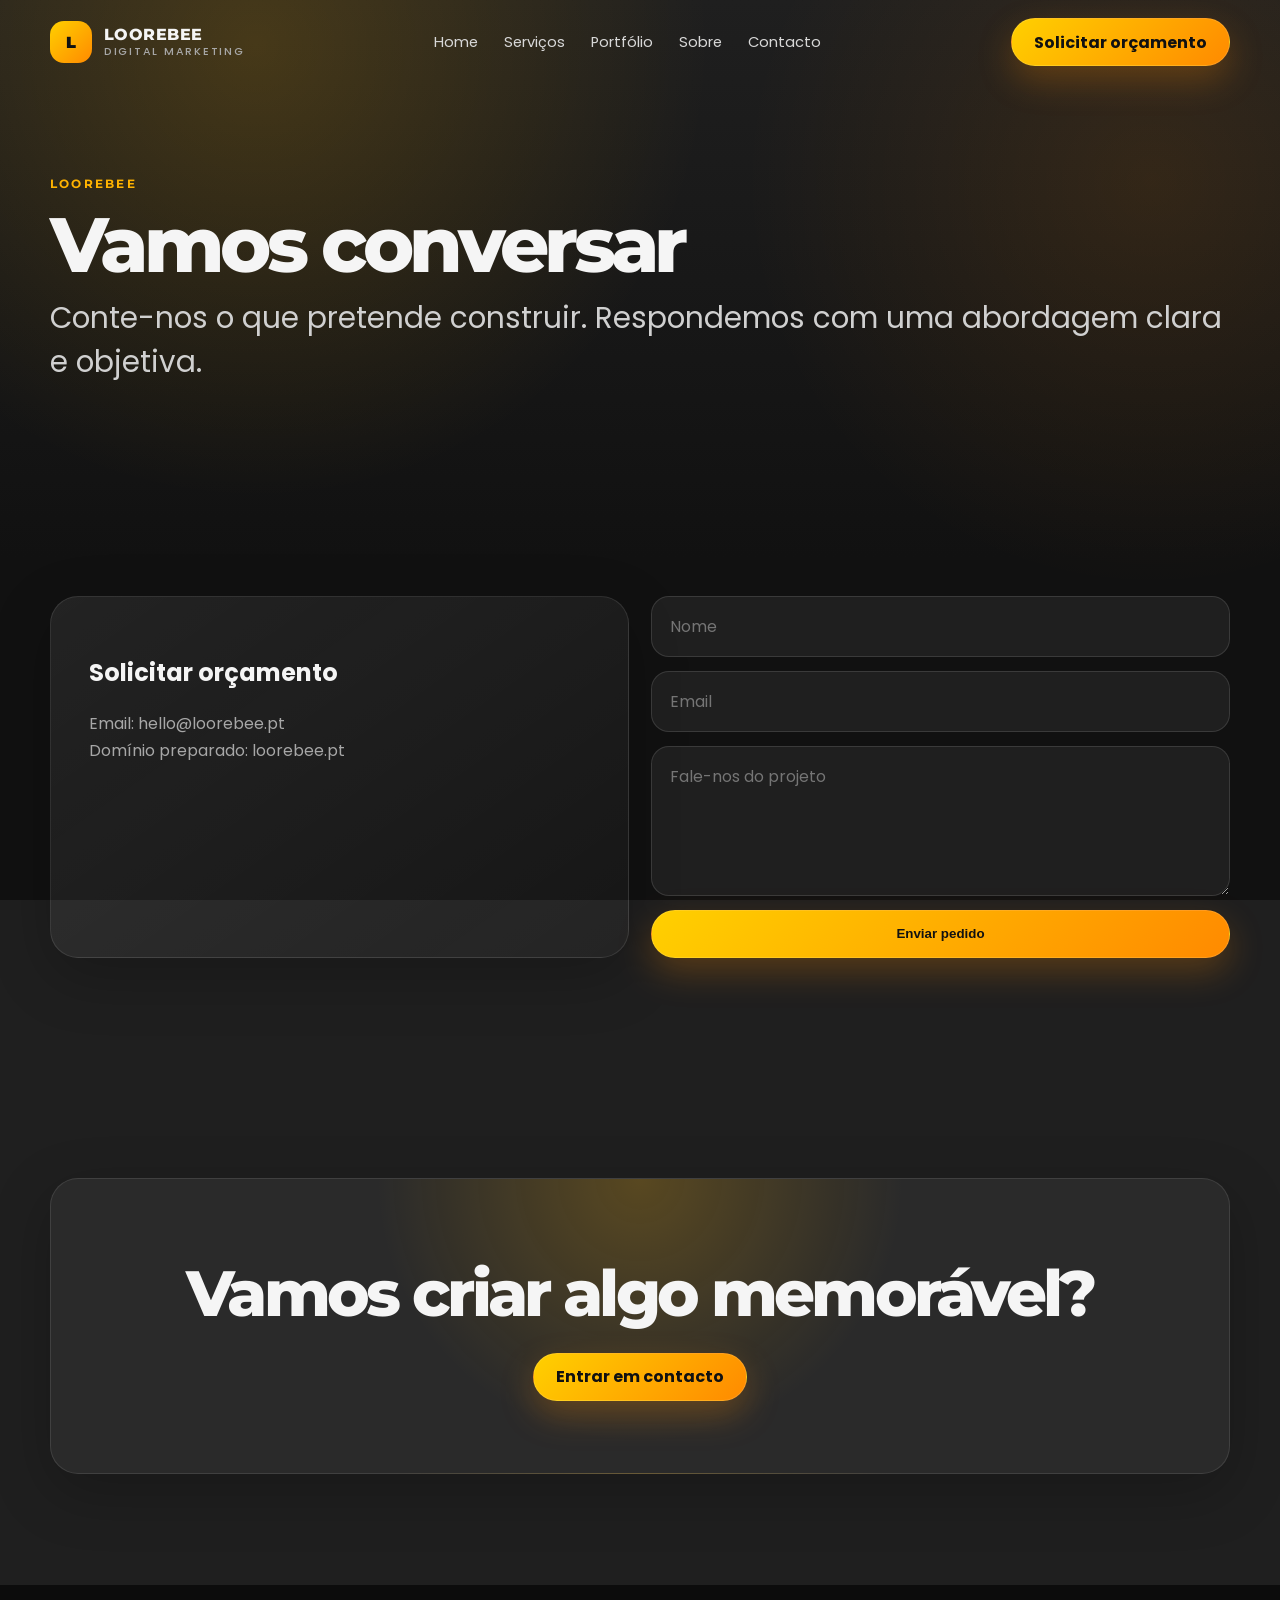
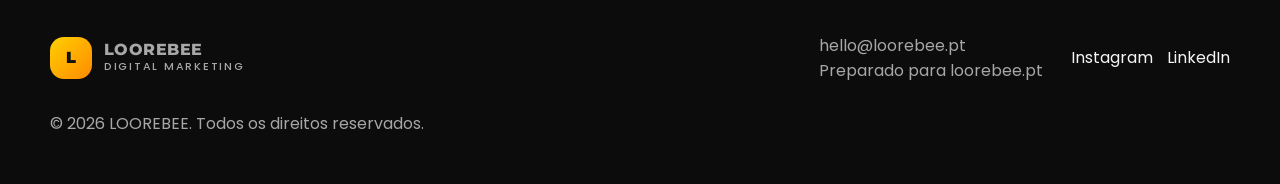
==== contacto.html @ 68d7ddc2 "Add files via upload" ====
<!DOCTYPE html><html lang="pt-PT"><head><meta charset="UTF-8"><meta name="viewport" content="width=device-width, initial-scale=1.0"><title>Contacto — LOOREBEE</title><meta name="description" content="Entre em contacto com a LOOREBEE para solicitar orçamento."><meta name="robots" content="index, follow"><link rel="canonical" href="https://loorebee.pt/"><meta property="og:title" content="Contacto — LOOREBEE"><meta property="og:description" content="Entre em contacto com a LOOREBEE para solicitar orçamento."><meta property="og:type" content="website"><meta property="og:url" content="https://loorebee.pt/"><meta name="theme-color" content="#111111"><link rel="icon" href="assets/favicon.svg" type="image/svg+xml"><link rel="preconnect" href="https://fonts.googleapis.com"><link rel="preconnect" href="https://fonts.gstatic.com" crossorigin><link href="https://fonts.googleapis.com/css2?family=Montserrat:wght@600;700;800;900&family=Poppins:wght@400;500;600;700&display=swap" rel="stylesheet"><link rel="stylesheet" href="css/style.css"><link rel="stylesheet" href="css/animations.css"><link rel="stylesheet" href="css/responsive.css"></head><body><header class="nav"><div class="container nav-inner"><a class="brand" href="index.html" aria-label="LOOREBEE Digital Marketing"><span class="brand-mark">L</span><span>LOOREBEE<small>Digital Marketing</small></span></a><nav class="nav-links" aria-label="Navegação principal"><a href="index.html">Home</a><a href="servicos.html">Serviços</a><a href="portfolio.html">Portfólio</a><a href="sobre.html">Sobre</a><a href="contacto.html">Contacto</a></nav><a class="btn btn-primary" href="contacto.html">Solicitar orçamento</a><button class="menu-toggle" aria-label="Abrir menu" aria-expanded="false">☰</button></div></header><main><section class="page-hero"><div class="container reveal"><span class="eyebrow">LOOREBEE</span><h1>Vamos conversar</h1><p class="hero-sub">Conte-nos o que pretende construir. Respondemos com uma abordagem clara e objetiva.</p></div></section><section class="section"><div class="container"><div class="content-grid"><div class="about-box reveal"><h2>Solicitar orçamento</h2><p>Email: hello@loorebee.pt<br>Domínio preparado: loorebee.pt</p></div><form class="contact-form reveal" data-contact-form><input class="field" required placeholder="Nome"><input class="field" type="email" required placeholder="Email"><textarea class="field" required placeholder="Fale-nos do projeto"></textarea><button class="btn btn-primary" type="submit">Enviar pedido</button></form></div></div></section><section class="section"><div class="container cta-box reveal"><h2>Vamos criar algo memorável?</h2><a class="btn btn-primary" href="contacto.html">Entrar em contacto</a></div></section></main><footer class="footer"><div class="container footer-grid"><a class="brand" href="index.html"><span class="brand-mark">L</span><span>LOOREBEE<small>Digital Marketing</small></span></a><div>hello@loorebee.pt<br>Preparado para loorebee.pt</div><div class="social"><a href="#" aria-label="Instagram">Instagram</a><a href="#" aria-label="LinkedIn">LinkedIn</a></div><div>© <span data-year></span> LOOREBEE. Todos os direitos reservados.</div></div></footer><script src="js/main.js"></script><script src="js/animations.js"></script></body></html>
---- css/style.css ----
:root{--gold:#ffb300;--grad:linear-gradient(135deg,#ffd000 0%,#ff8a00 100%);--text:#f5f5f5;--muted:#a7a7a7;--secondary:#595959;--bg:#1f1f1f;--alt:#111;--line:#3a3a3a;--glass:rgba(255,255,255,.07);--shadow:0 24px 80px rgba(0,0,0,.38);--radius:28px;--max:1180px}*{box-sizing:border-box}html{scroll-behavior:smooth}body{margin:0;font-family:Poppins,system-ui,sans-serif;background:var(--bg);color:var(--text);overflow-x:hidden}body::before{content:"";position:fixed;inset:0;background:radial-gradient(circle at 20% 5%,rgba(255,179,0,.18),transparent 34%),radial-gradient(circle at 90% 20%,rgba(255,138,0,.11),transparent 30%),linear-gradient(180deg,#1f1f1f,#111 62%);z-index:-3}a{color:inherit;text-decoration:none}img{max-width:100%;display:block}.container{width:min(100% - 40px,var(--max));margin-inline:auto}.section{padding:110px 0;position:relative}.eyebrow{color:var(--gold);font:700 .78rem Montserrat,sans-serif;letter-spacing:.18em;text-transform:uppercase}.gradient-text{background:var(--grad);-webkit-background-clip:text;background-clip:text;color:transparent}.nav{position:fixed;top:0;left:0;width:100%;z-index:50;padding:18px 0;transition:.35s}.nav.is-scrolled{padding:10px 0;background:rgba(17,17,17,.74);backdrop-filter:blur(18px);border-bottom:1px solid rgba(255,255,255,.08)}.nav-inner{display:flex;align-items:center;justify-content:space-between;gap:24px}.brand{display:flex;align-items:center;gap:12px;font-family:Montserrat,sans-serif;font-weight:800;letter-spacing:.03em}.brand-mark{width:42px;height:42px;border-radius:14px;background:var(--grad);display:grid;place-items:center;color:#111;font-weight:900}.brand small{display:block;color:var(--muted);font:500 .68rem Poppins,sans-serif;letter-spacing:.16em;text-transform:uppercase}.nav-links{display:flex;gap:26px;align-items:center;color:#d8d8d8;font-size:.92rem}.nav-links a{position:relative}.nav-links a::after{content:"";position:absolute;left:0;bottom:-8px;width:0;height:2px;background:var(--grad);transition:.3s}.nav-links a:hover::after,.nav-links a.active::after{width:100%}.menu-toggle{display:none;background:none;border:0;color:var(--text);font-size:1.6rem}.btn{display:inline-flex;align-items:center;justify-content:center;gap:10px;min-height:48px;padding:0 22px;border-radius:999px;border:1px solid rgba(255,255,255,.12);font-weight:700;transition:.3s;cursor:pointer}.btn-primary{background:var(--grad);color:#111;box-shadow:0 14px 34px rgba(255,138,0,.25)}.btn-primary:hover{transform:translateY(-3px);box-shadow:0 20px 44px rgba(255,138,0,.32)}.btn-ghost{background:rgba(255,255,255,.05);backdrop-filter:blur(12px)}.btn-ghost:hover{border-color:rgba(255,179,0,.55);color:var(--gold);transform:translateY(-3px)}.hero{min-height:100svh;display:grid;align-items:center;padding:140px 0 90px;overflow:hidden}.hero-grid{display:grid;grid-template-columns:1.08fr .92fr;gap:60px;align-items:center}.hero h1{font:800 clamp(3.1rem,7vw,7.5rem)/.92 Montserrat,sans-serif;margin:20px 0 24px;letter-spacing:-.07em}.hero-sub{font-size:clamp(1.25rem,2.3vw,2.1rem);color:#d0d0d0;margin:0 0 32px}.hero-actions{display:flex;gap:14px;flex-wrap:wrap}.hero-card{position:relative;min-height:520px;border:1px solid rgba(255,255,255,.12);border-radius:42px;background:linear-gradient(145deg,rgba(255,255,255,.1),rgba(255,255,255,.03));box-shadow:var(--shadow);backdrop-filter:blur(18px);overflow:hidden}.orb{position:absolute;border-radius:999px;filter:blur(2px);background:var(--grad);opacity:.88}.orb.one{width:260px;height:260px;right:46px;top:48px}.orb.two{width:150px;height:150px;left:42px;bottom:70px;opacity:.55}.panel{position:absolute;inset:auto 34px 34px 34px;padding:28px;border-radius:26px;background:rgba(17,17,17,.62);border:1px solid rgba(255,255,255,.12);backdrop-filter:blur(18px)}.metric{display:flex;justify-content:space-between;padding:15px 0;border-bottom:1px solid rgba(255,255,255,.08)}.metric:last-child{border-bottom:0}.metric strong{font-size:1.65rem}.section-head{display:flex;justify-content:space-between;gap:30px;align-items:end;margin-bottom:42px}.section-head h2{font:800 clamp(2rem,4vw,4.1rem)/1 Montserrat,sans-serif;margin:.4rem 0 0;letter-spacing:-.05em}.section-head p{max-width:460px;color:var(--muted)}.cards{display:grid;grid-template-columns:repeat(4,1fr);gap:18px}.card,.project,.about-box,.cta-box{border:1px solid rgba(255,255,255,.1);background:linear-gradient(145deg,rgba(255,255,255,.08),rgba(255,255,255,.025));border-radius:var(--radius);box-shadow:0 18px 60px rgba(0,0,0,.22)}.card{padding:28px;min-height:255px;transition:.35s}.card:hover{transform:translateY(-8px);border-color:rgba(255,179,0,.45);background:linear-gradient(145deg,rgba(255,179,0,.14),rgba(255,255,255,.035))}.icon{width:54px;height:54px;border-radius:18px;background:rgba(255,179,0,.12);display:grid;place-items:center;margin-bottom:34px}.card h3,.project h3{font-family:Montserrat,sans-serif}.card p,.project p,.about-box p{color:var(--muted);line-height:1.7}.portfolio-grid{display:grid;grid-template-columns:1.2fr .8fr;gap:20px}.project{position:relative;min-height:360px;padding:32px;overflow:hidden;display:flex;flex-direction:column;justify-content:end}.project::before{content:"";position:absolute;inset:0;background:radial-gradient(circle at 70% 20%,rgba(255,179,0,.34),transparent 32%),linear-gradient(145deg,rgba(255,255,255,.08),rgba(255,255,255,.02));transition:.35s}.project>*{position:relative}.project:hover::before{transform:scale(1.08)}.project.tall{grid-row:span 2;min-height:740px}.process{display:grid;grid-template-columns:repeat(3,1fr);gap:26px;counter-reset:step}.step{position:relative;padding-top:34px}.step::before{counter-increment:step;content:"0" counter(step);display:block;font:800 4rem Montserrat,sans-serif;color:transparent;-webkit-text-stroke:1px rgba(255,179,0,.55)}.step::after{content:"";position:absolute;top:72px;left:110px;width:calc(100% - 80px);height:1px;background:linear-gradient(90deg,#ffb300,transparent)}.step:last-child::after{display:none}.about-grid{display:grid;grid-template-columns:.8fr 1.2fr;gap:28px;align-items:stretch}.about-box{padding:38px}.about-stat{display:grid;gap:14px}.stat{padding:26px;border-radius:24px;background:#151515;border:1px solid rgba(255,255,255,.08)}.stat strong{display:block;font:800 2.3rem Montserrat,sans-serif}.cta-box{text-align:center;padding:72px 24px;background:radial-gradient(circle at 50% 0,rgba(255,179,0,.22),transparent 40%),rgba(255,255,255,.05)}.cta-box h2{font:800 clamp(2.4rem,5vw,5rem)/1 Montserrat,sans-serif;margin:10px 0 28px;letter-spacing:-.06em}.footer{padding:48px 0;background:#0c0c0c;border-top:1px solid rgba(255,255,255,.08)}.footer-grid{display:grid;grid-template-columns:1fr auto auto;gap:28px;align-items:center;color:var(--muted)}.social{display:flex;gap:14px}.social a{color:#f5f5f5}.page-hero{padding:170px 0 70px}.page-hero h1{font:800 clamp(2.8rem,6vw,6.2rem)/.95 Montserrat,sans-serif;letter-spacing:-.06em;margin:14px 0}.content-grid{display:grid;grid-template-columns:repeat(2,1fr);gap:22px}.contact-form{display:grid;gap:14px}.field{width:100%;padding:17px 18px;border-radius:18px;border:1px solid rgba(255,255,255,.12);background:rgba(255,255,255,.06);color:var(--text);font:inherit}.field:focus{outline:1px solid var(--gold)}textarea.field{min-height:150px;resize:vertical}
---- css/animations.css ----
.blob{position:absolute;border-radius:999px;background:var(--grad);opacity:.12;filter:blur(18px);animation:float 12s ease-in-out infinite;z-index:-1}.blob-a{width:420px;height:420px;top:90px;right:-120px}.blob-b{width:300px;height:300px;bottom:40px;left:-80px;animation-delay:-4s}.orb.one{animation:float 8s ease-in-out infinite}.orb.two{animation:float 10s ease-in-out infinite reverse}.reveal{opacity:0;transform:translateY(26px);transition:opacity .8s ease,transform .8s ease}.reveal.is-visible{opacity:1;transform:none}@keyframes float{0%,100%{transform:translate3d(0,0,0) scale(1)}50%{transform:translate3d(18px,-24px,0) scale(1.04)}}@media (prefers-reduced-motion:reduce){*,*::before,*::after{animation:none!important;transition:none!important;scroll-behavior:auto!important}.reveal{opacity:1;transform:none}}
---- css/responsive.css ----
@media (max-width:980px){.nav-links{position:fixed;inset:72px 20px auto 20px;padding:22px;border-radius:24px;background:rgba(17,17,17,.92);backdrop-filter:blur(20px);border:1px solid rgba(255,255,255,.1);display:none;flex-direction:column;align-items:flex-start}.nav-links.is-open{display:flex}.menu-toggle{display:block}.nav .btn-primary{display:none}.hero-grid,.about-grid,.content-grid{grid-template-columns:1fr}.hero-card{min-height:420px}.cards{grid-template-columns:repeat(2,1fr)}.portfolio-grid{grid-template-columns:1fr}.project.tall{min-height:420px}.process{grid-template-columns:1fr}.step::after{display:none}.footer-grid{grid-template-columns:1fr}.section-head{display:block}}@media (max-width:620px){.container{width:min(100% - 28px,var(--max))}.section{padding:78px 0}.hero{padding-top:120px}.hero h1{font-size:3.25rem}.cards{grid-template-columns:1fr}.hero-actions .btn{width:100%}.panel{inset:auto 16px 16px}.orb.one{width:210px;height:210px}.footer-grid{text-align:left}.brand span{font-size:.92rem}}
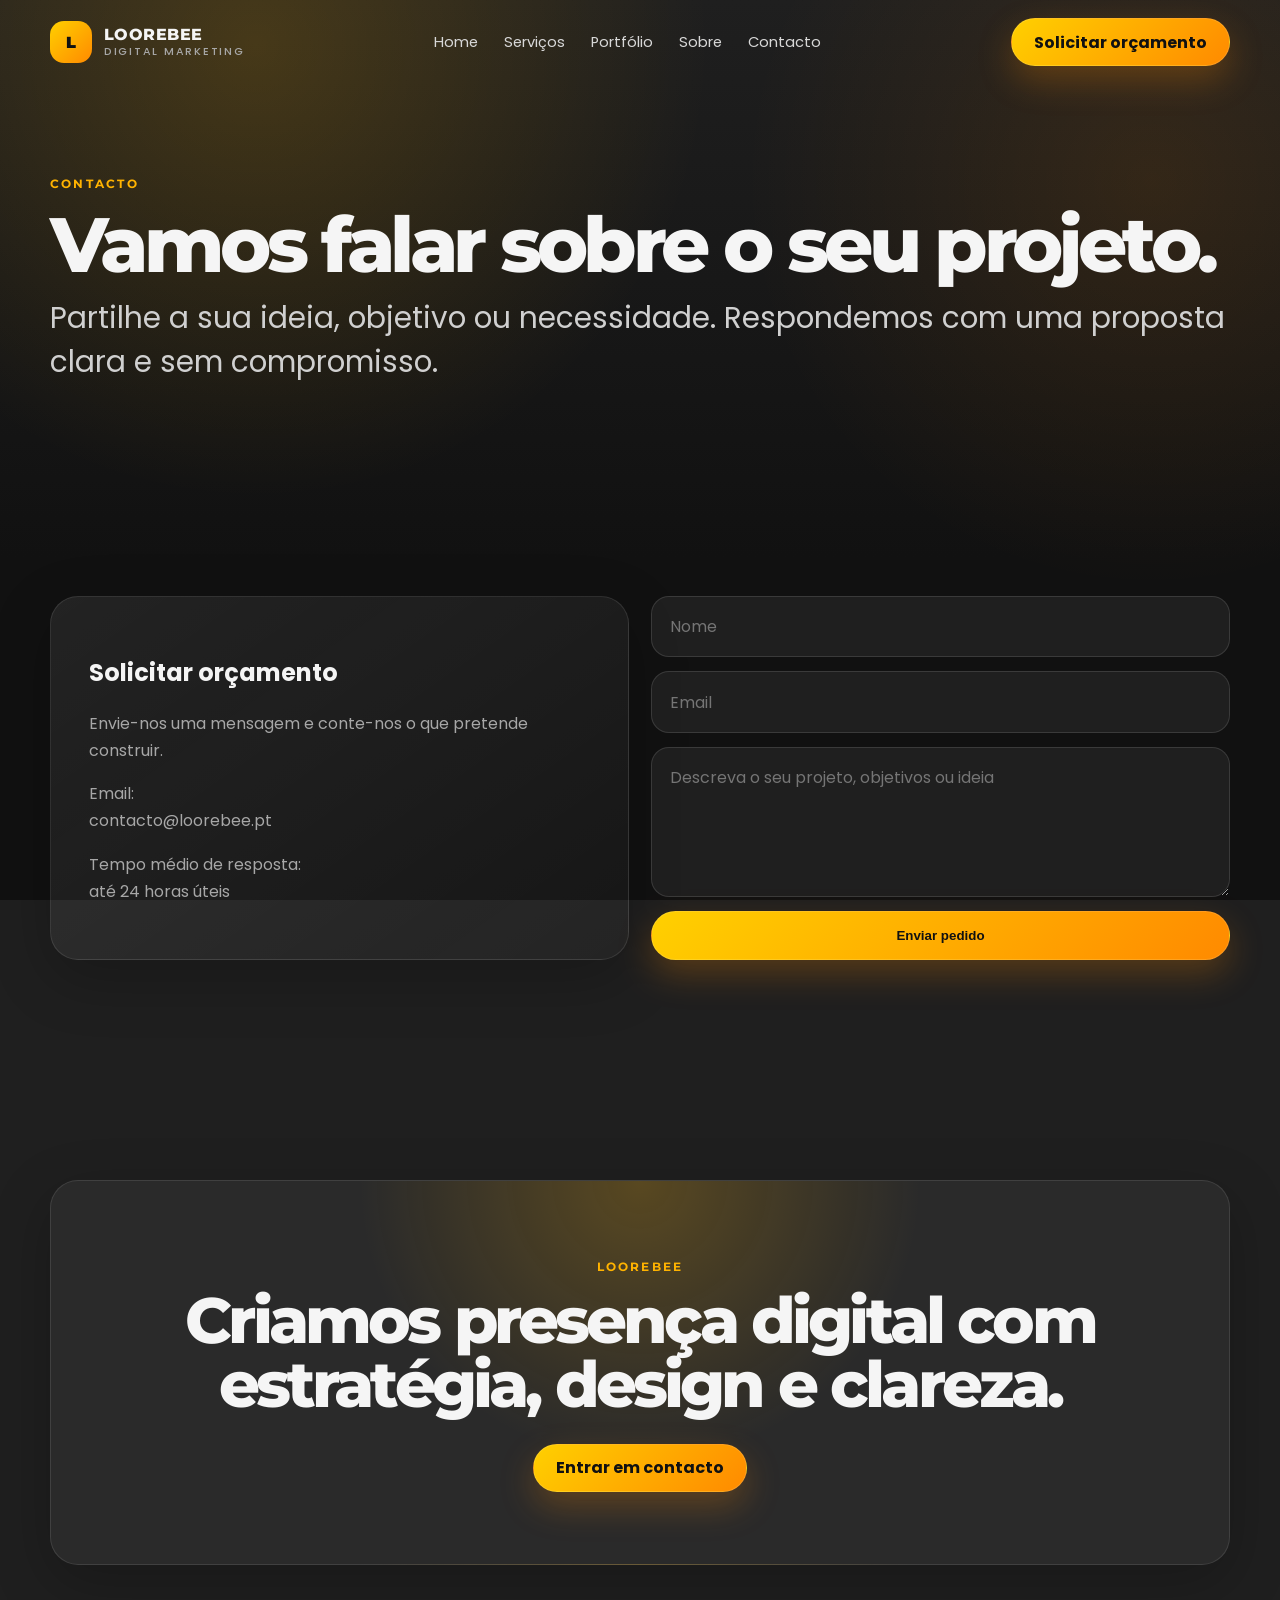
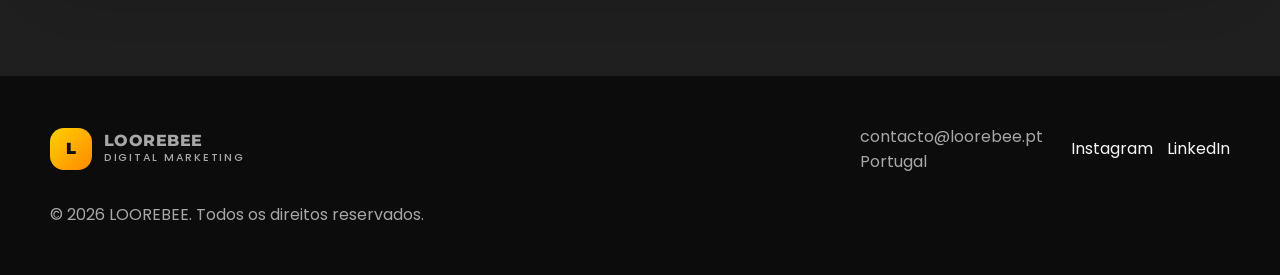
==== commit d9ac5875: "Add files via upload" ====
--- a/contacto.html
+++ b/contacto.html
@@ -1 +1,251 @@
-<!DOCTYPE html><html lang="pt-PT"><head><meta charset="UTF-8"><meta name="viewport" content="width=device-width, initial-scale=1.0"><title>Contacto — LOOREBEE</title><meta name="description" content="Entre em contacto com a LOOREBEE para solicitar orçamento."><meta name="robots" content="index, follow"><link rel="canonical" href="https://loorebee.pt/"><meta property="og:title" content="Contacto — LOOREBEE"><meta property="og:description" content="Entre em contacto com a LOOREBEE para solicitar orçamento."><meta property="og:type" content="website"><meta property="og:url" content="https://loorebee.pt/"><meta name="theme-color" content="#111111"><link rel="icon" href="assets/favicon.svg" type="image/svg+xml"><link rel="preconnect" href="https://fonts.googleapis.com"><link rel="preconnect" href="https://fonts.gstatic.com" crossorigin><link href="https://fonts.googleapis.com/css2?family=Montserrat:wght@600;700;800;900&family=Poppins:wght@400;500;600;700&display=swap" rel="stylesheet"><link rel="stylesheet" href="css/style.css"><link rel="stylesheet" href="css/animations.css"><link rel="stylesheet" href="css/responsive.css"></head><body><header class="nav"><div class="container nav-inner"><a class="brand" href="index.html" aria-label="LOOREBEE Digital Marketing"><span class="brand-mark">L</span><span>LOOREBEE<small>Digital Marketing</small></span></a><nav class="nav-links" aria-label="Navegação principal"><a href="index.html">Home</a><a href="servicos.html">Serviços</a><a href="portfolio.html">Portfólio</a><a href="sobre.html">Sobre</a><a href="contacto.html">Contacto</a></nav><a class="btn btn-primary" href="contacto.html">Solicitar orçamento</a><button class="menu-toggle" aria-label="Abrir menu" aria-expanded="false">☰</button></div></header><main><section class="page-hero"><div class="container reveal"><span class="eyebrow">LOOREBEE</span><h1>Vamos conversar</h1><p class="hero-sub">Conte-nos o que pretende construir. Respondemos com uma abordagem clara e objetiva.</p></div></section><section class="section"><div class="container"><div class="content-grid"><div class="about-box reveal"><h2>Solicitar orçamento</h2><p>Email: hello@loorebee.pt<br>Domínio preparado: loorebee.pt</p></div><form class="contact-form reveal" data-contact-form><input class="field" required placeholder="Nome"><input class="field" type="email" required placeholder="Email"><textarea class="field" required placeholder="Fale-nos do projeto"></textarea><button class="btn btn-primary" type="submit">Enviar pedido</button></form></div></div></section><section class="section"><div class="container cta-box reveal"><h2>Vamos criar algo memorável?</h2><a class="btn btn-primary" href="contacto.html">Entrar em contacto</a></div></section></main><footer class="footer"><div class="container footer-grid"><a class="brand" href="index.html"><span class="brand-mark">L</span><span>LOOREBEE<small>Digital Marketing</small></span></a><div>hello@loorebee.pt<br>Preparado para loorebee.pt</div><div class="social"><a href="#" aria-label="Instagram">Instagram</a><a href="#" aria-label="LinkedIn">LinkedIn</a></div><div>© <span data-year></span> LOOREBEE. Todos os direitos reservados.</div></div></footer><script src="js/main.js"></script><script src="js/animations.js"></script></body></html>+  <!DOCTYPE html>
+
+<html lang="pt-PT">
+
+<head>
+
+<meta charset="UTF-8">
+<meta name="viewport" content="width=device-width, initial-scale=1.0">
+
+<title>Contacto — LOOREBEE</title>
+
+<meta
+name="description"
+content="Entre em contacto com a LOOREBEE para solicitar orçamento ou iniciar o seu próximo projeto digital."
+
+>
+
+<meta name="robots" content="index, follow">
+
+<link rel="canonical" href="https://loorebee.pt/">
+
+<meta property="og:title" content="Contacto — LOOREBEE">
+
+<meta
+property="og:description"
+content="Fale connosco e descubra como podemos criar a presença digital da sua marca."
+
+>
+
+<meta property="og:type" content="website">
+
+<meta property="og:url" content="https://loorebee.pt/">
+
+<meta name="theme-color" content="#111111">
+
+<link rel="icon" href="assets/icons/LOGO LOOREBEE FAVICON 32X32.png" type="image/svg+xml">
+
+<link rel="preconnect" href="https://fonts.googleapis.com">
+
+<link rel="preconnect" href="https://fonts.gstatic.com" crossorigin>
+
+<link
+href="https://fonts.googleapis.com/css2?family=Montserrat:wght@600;700;800;900&family=Poppins:wght@400;500;600;700&display=swap"
+rel="stylesheet"
+>
+
+<link rel="stylesheet" href="css/style.css">
+<link rel="stylesheet" href="css/animations.css">
+<link rel="stylesheet" href="css/responsive.css">
+
+</head>
+
+<body>
+
+<header class="nav">
+
+<div class="container nav-inner">
+
+<a class="brand" href="index.html" aria-label="LOOREBEE Digital Marketing">
+
+<span class="brand-mark">L</span>
+
+<span>
+LOOREBEE
+<small>Digital Marketing</small>
+</span>
+
+</a>
+
+<nav class="nav-links" aria-label="Navegação principal">
+
+<a href="index.html">Home</a> 
+<a href="servicos.html">Serviços</a> 
+<a href="portfolio.html">Portfólio</a> 
+<a href="sobre.html">Sobre</a> 
+<a href="contacto.html">Contacto</a>
+
+</nav>
+
+<a class="btn btn-primary" href="contacto.html">
+Solicitar orçamento
+</a>
+
+<button class="menu-toggle" aria-label="Abrir menu" aria-expanded="false">
+☰
+</button>
+
+</div>
+
+</header>
+
+<main>
+
+<section class="page-hero">
+
+<div class="container reveal">
+
+<span class="eyebrow">
+Contacto
+</span>
+
+<h1>
+Vamos falar sobre o seu projeto.
+</h1>
+
+<p class="hero-sub">
+Partilhe a sua ideia, objetivo ou necessidade. Respondemos com uma proposta clara e sem compromisso.
+</p>
+
+</div>
+
+</section>
+
+<section class="section">
+
+<div class="container">
+
+<div class="content-grid">
+
+<div class="about-box reveal">
+
+<h2>
+Solicitar orçamento
+</h2>
+
+<p>
+Envie-nos uma mensagem e conte-nos o que pretende construir.
+</p>
+
+<p>
+Email:<br>
+contacto@loorebee.pt
+</p>
+
+<p>
+Tempo médio de resposta:<br>
+até 24 horas úteis
+</p>
+
+</div>
+
+<form class="contact-form reveal" data-contact-form>
+
+<input
+class="field"
+required
+placeholder="Nome"
+
+>
+
+<input
+class="field"
+type="email"
+required
+placeholder="Email"
+
+>
+
+<textarea
+class="field"
+required
+placeholder="Descreva o seu projeto, objetivos ou ideia"
+></textarea>
+
+<button class="btn btn-primary" type="submit">
+Enviar pedido
+</button>
+
+</form>
+
+</div>
+
+</div>
+
+</section>
+
+<section class="section">
+
+<div class="container cta-box reveal">
+
+<span class="eyebrow">
+LOOREBEE
+</span>
+
+<h2>
+Criamos presença digital com estratégia, design e clareza.
+</h2>
+
+<a
+class="btn btn-primary"
+href="contacto.html"
+
+>
+
+Entrar em contacto </a>
+
+</div>
+
+</section>
+
+</main>
+
+<footer class="footer">
+
+<div class="container footer-grid">
+
+<a class="brand" href="index.html">
+
+<span class="brand-mark">L</span>
+
+<span>
+LOOREBEE
+<small>Digital Marketing</small>
+</span>
+
+</a>
+
+<div>
+contacto@loorebee.pt
+<br>
+Portugal
+</div>
+
+<div class="social">
+
+<a href="#" aria-label="Instagram">
+Instagram
+</a>
+
+<a href="#" aria-label="LinkedIn">
+LinkedIn
+</a>
+
+</div>
+
+<div>
+© <span data-year></span> LOOREBEE.
+Todos os direitos reservados.
+</div>
+
+</div>
+
+</footer>
+
+<script src="js/main.js"></script>
+
+<script src="js/animations.js"></script>
+
+</body>
+
+</html>
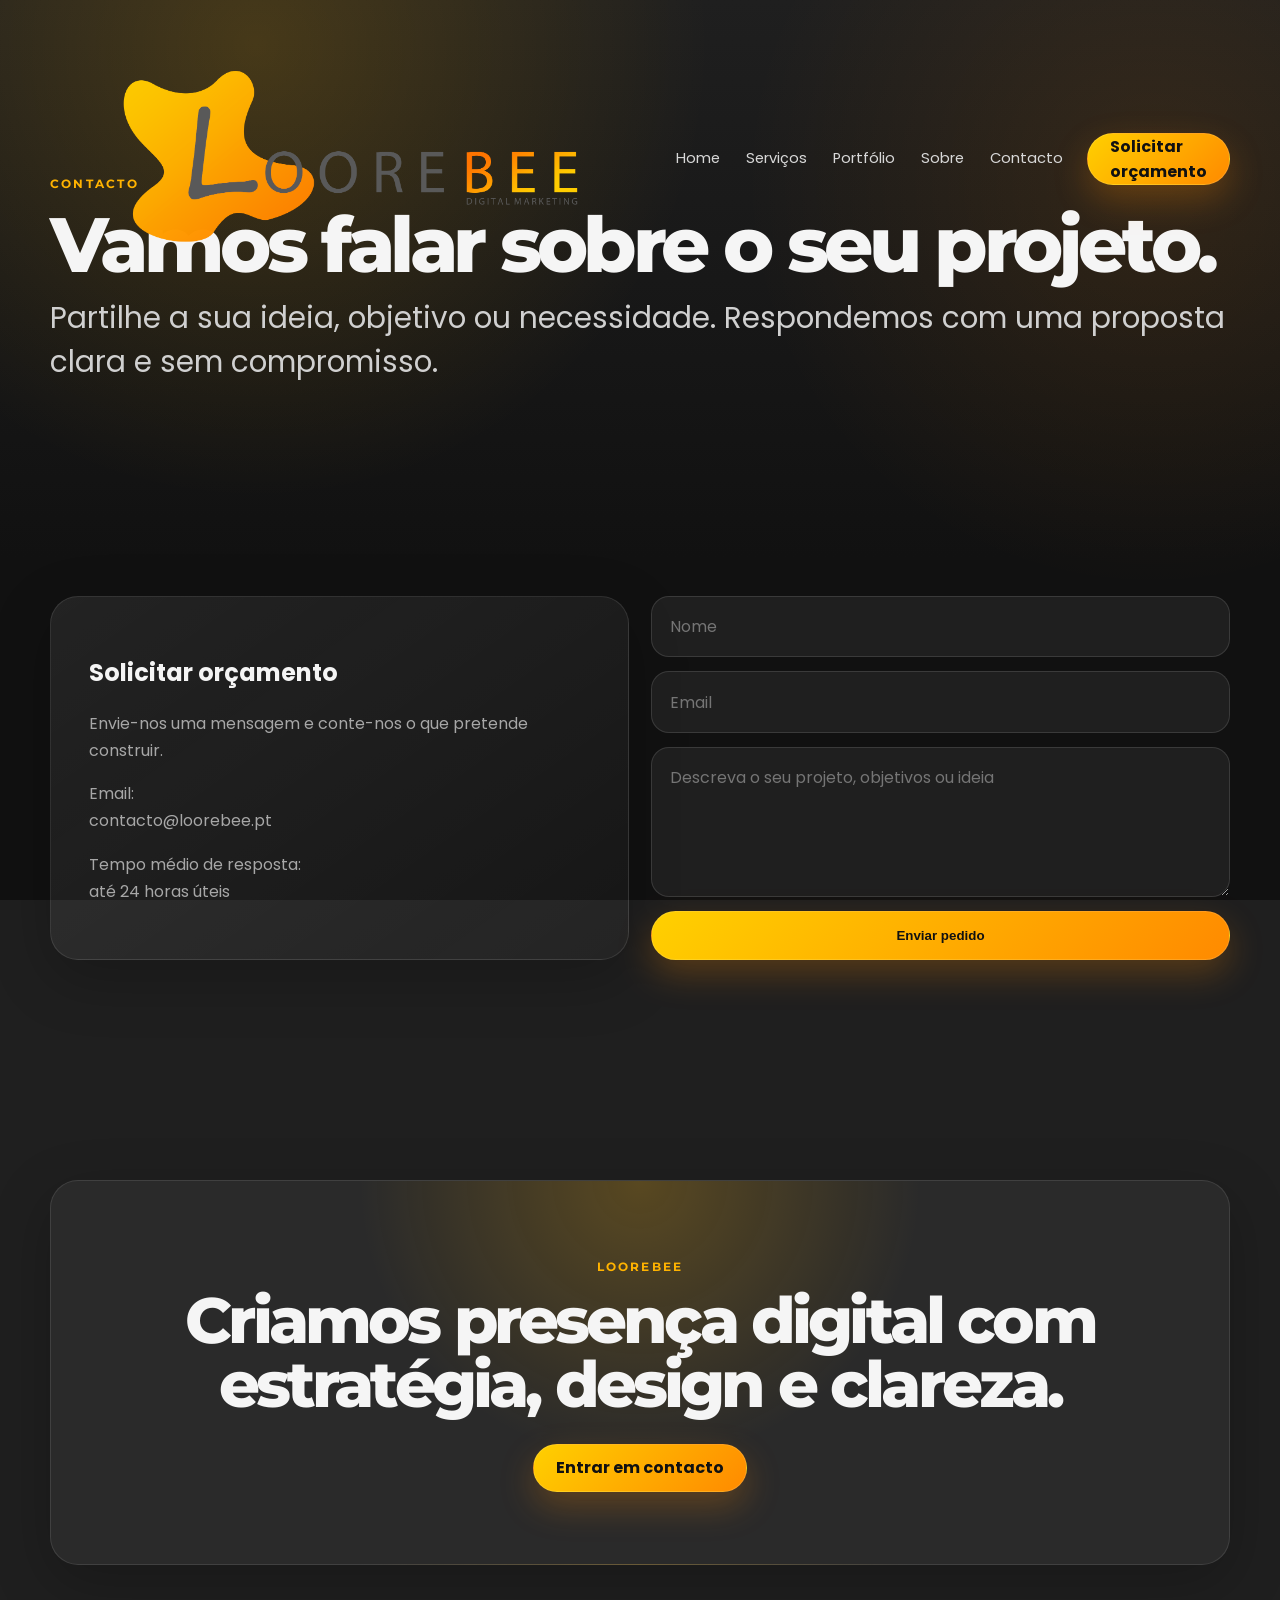
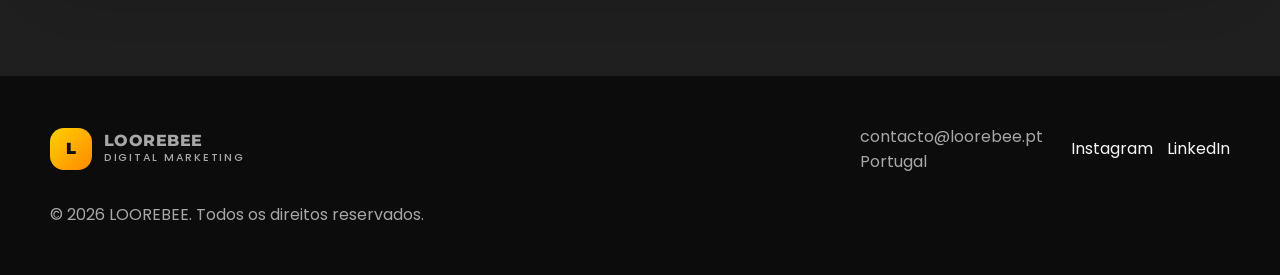
==== commit 8a536b9e: "Add files via upload" ====
--- a/contacto.html
+++ b/contacto.html
@@ -57,14 +57,9 @@
 <div class="container nav-inner">
 
 <a class="brand" href="index.html" aria-label="LOOREBEE Digital Marketing">
-
-<span class="brand-mark">L</span>
-
-<span>
-LOOREBEE
-<small>Digital Marketing</small>
-</span>
-
+    <img src="assets/logo/logo.png"
+         alt="LOOREBEE Digital Marketing"
+         class="logo">
 </a>
 
 <nav class="nav-links" aria-label="Navegação principal">
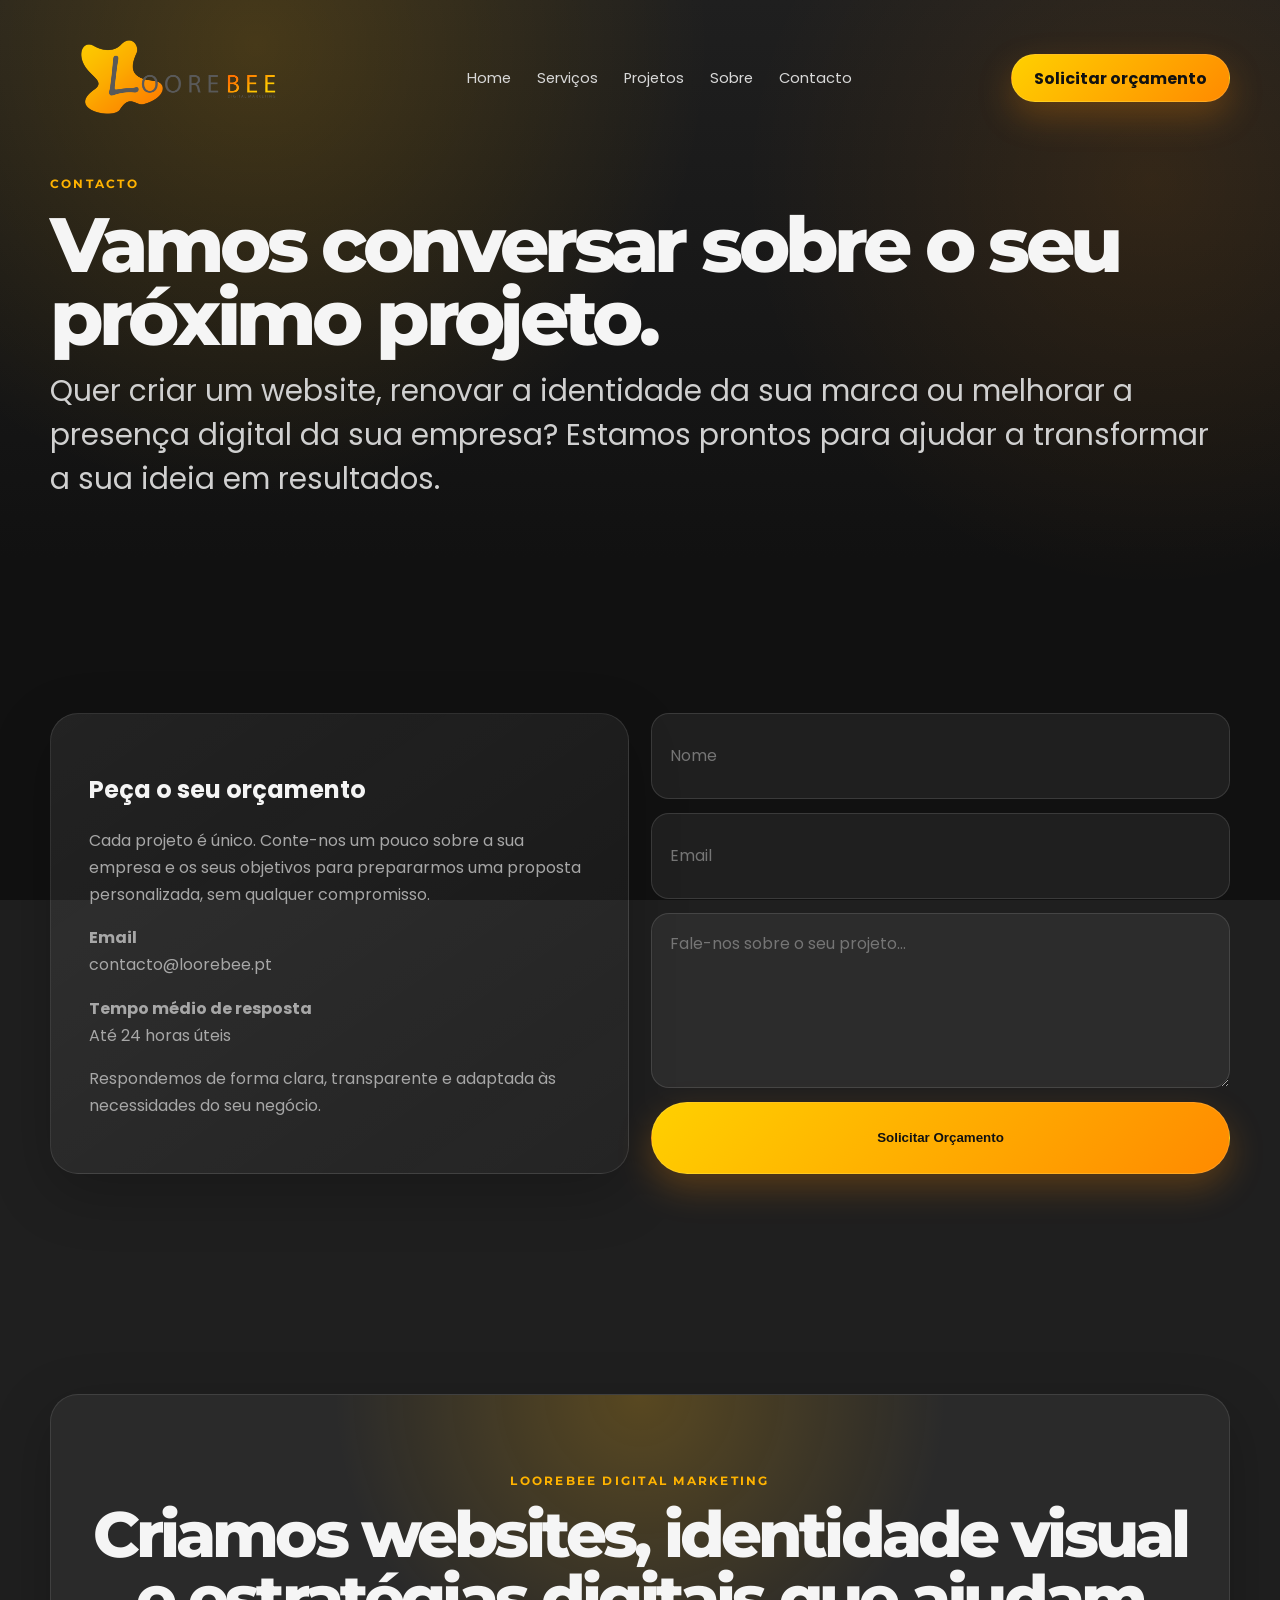
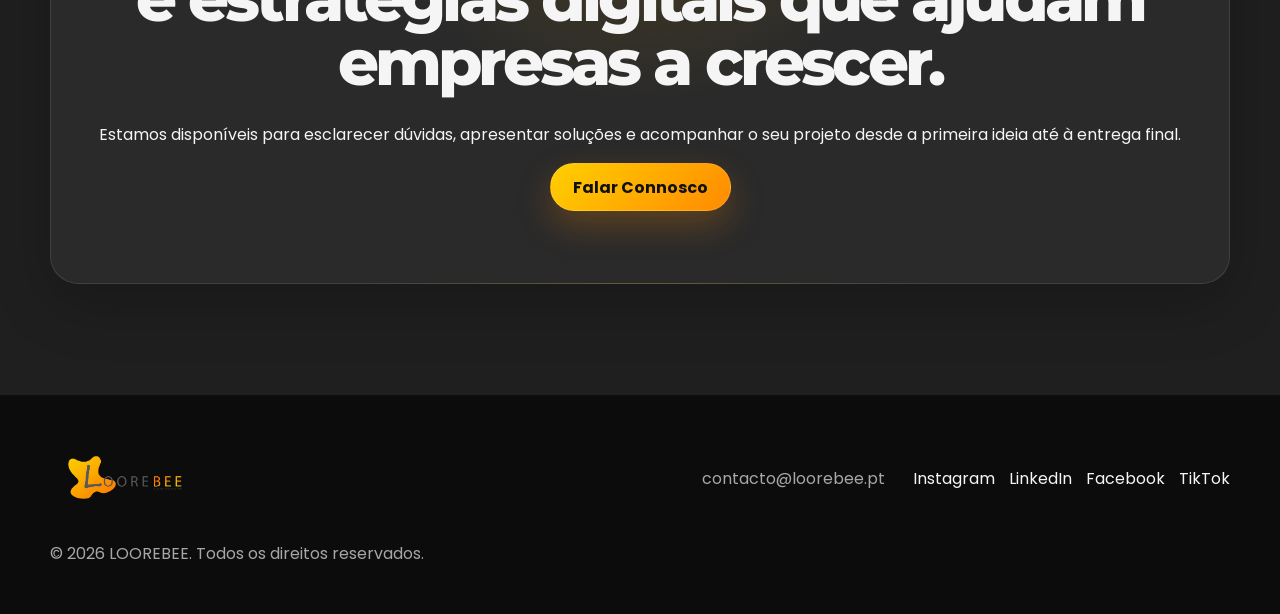
==== commit dbd273de: "Add files via upload" ====
--- a/contacto.html
+++ b/contacto.html
@@ -41,8 +41,7 @@
 
 <link
 href="https://fonts.googleapis.com/css2?family=Montserrat:wght@600;700;800;900&family=Poppins:wght@400;500;600;700&display=swap"
-rel="stylesheet"
->
+rel="stylesheet">
 
 <link rel="stylesheet" href="css/style.css">
 <link rel="stylesheet" href="css/animations.css">
@@ -51,7 +50,6 @@
 </head>
 
 <body>
-
 <header class="nav">
 
 <div class="container nav-inner">
@@ -66,10 +64,9 @@
 
 <a href="index.html">Home</a> 
 <a href="servicos.html">Serviços</a> 
-<a href="portfolio.html">Portfólio</a> 
+<a href="portfolio.html">Projetos</a> 
 <a href="sobre.html">Sobre</a> 
 <a href="contacto.html">Contacto</a>
-
 </nav>
 
 <a class="btn btn-primary" href="contacto.html">
@@ -91,15 +88,15 @@
 <div class="container reveal">
 
 <span class="eyebrow">
-Contacto
+CONTACTO
 </span>
 
 <h1>
-Vamos falar sobre o seu projeto.
+Vamos conversar sobre o seu próximo projeto.
 </h1>
 
 <p class="hero-sub">
-Partilhe a sua ideia, objetivo ou necessidade. Respondemos com uma proposta clara e sem compromisso.
+Quer criar um website, renovar a identidade da sua marca ou melhorar a presença digital da sua empresa? Estamos prontos para ajudar a transformar a sua ideia em resultados.
 </p>
 
 </div>
@@ -115,21 +112,25 @@
 <div class="about-box reveal">
 
 <h2>
-Solicitar orçamento
+Peça o seu orçamento
 </h2>
 
 <p>
-Envie-nos uma mensagem e conte-nos o que pretende construir.
-</p>
-
-<p>
-Email:<br>
+Cada projeto é único. Conte-nos um pouco sobre a sua empresa e os seus objetivos para prepararmos uma proposta personalizada, sem qualquer compromisso.
+</p>
+
+<p>
+<strong>Email</strong><br>
 contacto@loorebee.pt
 </p>
 
 <p>
-Tempo médio de resposta:<br>
-até 24 horas úteis
+<strong>Tempo médio de resposta</strong><br>
+Até 24 horas úteis
+</p>
+
+<p>
+Respondemos de forma clara, transparente e adaptada às necessidades do seu negócio.
 </p>
 
 </div>
@@ -140,25 +141,23 @@
 class="field"
 required
 placeholder="Nome"
-
->
+/>
 
 <input
 class="field"
 type="email"
 required
 placeholder="Email"
-
->
+/>
 
 <textarea
 class="field"
 required
-placeholder="Descreva o seu projeto, objetivos ou ideia"
+placeholder="Fale-nos sobre o seu projeto..."
 ></textarea>
 
 <button class="btn btn-primary" type="submit">
-Enviar pedido
+Solicitar Orçamento
 </button>
 
 </form>
@@ -174,20 +173,23 @@
 <div class="container cta-box reveal">
 
 <span class="eyebrow">
-LOOREBEE
+LOOREBEE DIGITAL MARKETING
 </span>
 
 <h2>
-Criamos presença digital com estratégia, design e clareza.
+Criamos websites, identidade visual e estratégias digitais que ajudam empresas a crescer.
 </h2>
+
+<p>
+Estamos disponíveis para esclarecer dúvidas, apresentar soluções e acompanhar o seu projeto desde a primeira ideia até à entrega final.
+</p>
 
 <a
 class="btn btn-primary"
-href="contacto.html"
-
+href="mailto:info@loorebee.pt"
 >
-
-Entrar em contacto </a>
+Falar Connosco
+</a>
 
 </div>
 
@@ -199,31 +201,34 @@
 
 <div class="container footer-grid">
 
-<a class="brand" href="index.html">
-
-<span class="brand-mark">L</span>
-
-<span>
-LOOREBEE
-<small>Digital Marketing</small>
-</span>
-
+<a class="brand" href="index.html" aria-label="LOOREBEE Digital Marketing">
+    <img src="assets/logo/logo.png" style="height:70px;
+    width:auto;
+    display:block;"
+         alt="LOOREBEE Digital Marketing"
+         class="logo">
 </a>
 
 <div>
 contacto@loorebee.pt
-<br>
-Portugal
 </div>
 
 <div class="social">
 
-<a href="#" aria-label="Instagram">
+<a href="https://www.instagram.com/loorebeee.marketing?igsh=MTR1ZmtobzZkazhkaA%3D%3D&utm_source=qr" aria-label="Instagram">
 Instagram
 </a>
 
 <a href="#" aria-label="LinkedIn">
 LinkedIn
+</a>
+
+<a href="#" aria-label="LinkedIn">
+Facebook
+</a>
+
+<a href="#" aria-label="LinkedIn">
+TikTok
 </a>
 
 </div>
--- a/css/style.css
+++ b/css/style.css
@@ -1 +1,373 @@
-:root{--gold:#ffb300;--grad:linear-gradient(135deg,#ffd000 0%,#ff8a00 100%);--text:#f5f5f5;--muted:#a7a7a7;--secondary:#595959;--bg:#1f1f1f;--alt:#111;--line:#3a3a3a;--glass:rgba(255,255,255,.07);--shadow:0 24px 80px rgba(0,0,0,.38);--radius:28px;--max:1180px}*{box-sizing:border-box}html{scroll-behavior:smooth}body{margin:0;font-family:Poppins,system-ui,sans-serif;background:var(--bg);color:var(--text);overflow-x:hidden}body::before{content:"";position:fixed;inset:0;background:radial-gradient(circle at 20% 5%,rgba(255,179,0,.18),transparent 34%),radial-gradient(circle at 90% 20%,rgba(255,138,0,.11),transparent 30%),linear-gradient(180deg,#1f1f1f,#111 62%);z-index:-3}a{color:inherit;text-decoration:none}img{max-width:100%;display:block}.container{width:min(100% - 40px,var(--max));margin-inline:auto}.section{padding:110px 0;position:relative}.eyebrow{color:var(--gold);font:700 .78rem Montserrat,sans-serif;letter-spacing:.18em;text-transform:uppercase}.gradient-text{background:var(--grad);-webkit-background-clip:text;background-clip:text;color:transparent}.nav{position:fixed;top:0;left:0;width:100%;z-index:50;padding:18px 0;transition:.35s}.nav.is-scrolled{padding:10px 0;background:rgba(17,17,17,.74);backdrop-filter:blur(18px);border-bottom:1px solid rgba(255,255,255,.08)}.nav-inner{display:flex;align-items:center;justify-content:space-between;gap:24px}.brand{display:flex;align-items:center;gap:12px;font-family:Montserrat,sans-serif;font-weight:800;letter-spacing:.03em}.brand-mark{width:42px;height:42px;border-radius:14px;background:var(--grad);display:grid;place-items:center;color:#111;font-weight:900}.brand small{display:block;color:var(--muted);font:500 .68rem Poppins,sans-serif;letter-spacing:.16em;text-transform:uppercase}.nav-links{display:flex;gap:26px;align-items:center;color:#d8d8d8;font-size:.92rem}.nav-links a{position:relative}.nav-links a::after{content:"";position:absolute;left:0;bottom:-8px;width:0;height:2px;background:var(--grad);transition:.3s}.nav-links a:hover::after,.nav-links a.active::after{width:100%}.menu-toggle{display:none;background:none;border:0;color:var(--text);font-size:1.6rem}.btn{display:inline-flex;align-items:center;justify-content:center;gap:10px;min-height:48px;padding:0 22px;border-radius:999px;border:1px solid rgba(255,255,255,.12);font-weight:700;transition:.3s;cursor:pointer}.btn-primary{background:var(--grad);color:#111;box-shadow:0 14px 34px rgba(255,138,0,.25)}.btn-primary:hover{transform:translateY(-3px);box-shadow:0 20px 44px rgba(255,138,0,.32)}.btn-ghost{background:rgba(255,255,255,.05);backdrop-filter:blur(12px)}.btn-ghost:hover{border-color:rgba(255,179,0,.55);color:var(--gold);transform:translateY(-3px)}.hero{min-height:100svh;display:grid;align-items:center;padding:140px 0 90px;overflow:hidden}.hero-grid{display:grid;grid-template-columns:1.08fr .92fr;gap:60px;align-items:center}.hero h1{font:800 clamp(3.1rem,7vw,7.5rem)/.92 Montserrat,sans-serif;margin:20px 0 24px;letter-spacing:-.07em}.hero-sub{font-size:clamp(1.25rem,2.3vw,2.1rem);color:#d0d0d0;margin:0 0 32px}.hero-actions{display:flex;gap:14px;flex-wrap:wrap}.hero-card{position:relative;min-height:520px;border:1px solid rgba(255,255,255,.12);border-radius:42px;background:linear-gradient(145deg,rgba(255,255,255,.1),rgba(255,255,255,.03));box-shadow:var(--shadow);backdrop-filter:blur(18px);overflow:hidden}.orb{position:absolute;border-radius:999px;filter:blur(2px);background:var(--grad);opacity:.88}.orb.one{width:260px;height:260px;right:46px;top:48px}.orb.two{width:150px;height:150px;left:42px;bottom:70px;opacity:.55}.panel{position:absolute;inset:auto 34px 34px 34px;padding:28px;border-radius:26px;background:rgba(17,17,17,.62);border:1px solid rgba(255,255,255,.12);backdrop-filter:blur(18px)}.metric{display:flex;justify-content:space-between;padding:15px 0;border-bottom:1px solid rgba(255,255,255,.08)}.metric:last-child{border-bottom:0}.metric strong{font-size:1.65rem}.section-head{display:flex;justify-content:space-between;gap:30px;align-items:end;margin-bottom:42px}.section-head h2{font:800 clamp(2rem,4vw,4.1rem)/1 Montserrat,sans-serif;margin:.4rem 0 0;letter-spacing:-.05em}.section-head p{max-width:460px;color:var(--muted)}.cards{display:grid;grid-template-columns:repeat(4,1fr);gap:18px}.card,.project,.about-box,.cta-box{border:1px solid rgba(255,255,255,.1);background:linear-gradient(145deg,rgba(255,255,255,.08),rgba(255,255,255,.025));border-radius:var(--radius);box-shadow:0 18px 60px rgba(0,0,0,.22)}.card{padding:28px;min-height:255px;transition:.35s}.card:hover{transform:translateY(-8px);border-color:rgba(255,179,0,.45);background:linear-gradient(145deg,rgba(255,179,0,.14),rgba(255,255,255,.035))}.icon{width:54px;height:54px;border-radius:18px;background:rgba(255,179,0,.12);display:grid;place-items:center;margin-bottom:34px}.card h3,.project h3{font-family:Montserrat,sans-serif}.card p,.project p,.about-box p{color:var(--muted);line-height:1.7}.portfolio-grid{display:grid;grid-template-columns:1.2fr .8fr;gap:20px}.project{position:relative;min-height:360px;padding:32px;overflow:hidden;display:flex;flex-direction:column;justify-content:end}.project::before{content:"";position:absolute;inset:0;background:radial-gradient(circle at 70% 20%,rgba(255,179,0,.34),transparent 32%),linear-gradient(145deg,rgba(255,255,255,.08),rgba(255,255,255,.02));transition:.35s}.project>*{position:relative}.project:hover::before{transform:scale(1.08)}.project.tall{grid-row:span 2;min-height:740px}.process{display:grid;grid-template-columns:repeat(3,1fr);gap:26px;counter-reset:step}.step{position:relative;padding-top:34px}.step::before{counter-increment:step;content:"0" counter(step);display:block;font:800 4rem Montserrat,sans-serif;color:transparent;-webkit-text-stroke:1px rgba(255,179,0,.55)}.step::after{content:"";position:absolute;top:72px;left:110px;width:calc(100% - 80px);height:1px;background:linear-gradient(90deg,#ffb300,transparent)}.step:last-child::after{display:none}.about-grid{display:grid;grid-template-columns:.8fr 1.2fr;gap:28px;align-items:stretch}.about-box{padding:38px}.about-stat{display:grid;gap:14px}.stat{padding:26px;border-radius:24px;background:#151515;border:1px solid rgba(255,255,255,.08)}.stat strong{display:block;font:800 2.3rem Montserrat,sans-serif}.cta-box{text-align:center;padding:72px 24px;background:radial-gradient(circle at 50% 0,rgba(255,179,0,.22),transparent 40%),rgba(255,255,255,.05)}.cta-box h2{font:800 clamp(2.4rem,5vw,5rem)/1 Montserrat,sans-serif;margin:10px 0 28px;letter-spacing:-.06em}.footer{padding:48px 0;background:#0c0c0c;border-top:1px solid rgba(255,255,255,.08)}.footer-grid{display:grid;grid-template-columns:1fr auto auto;gap:28px;align-items:center;color:var(--muted)}.social{display:flex;gap:14px}.social a{color:#f5f5f5}.page-hero{padding:170px 0 70px}.page-hero h1{font:800 clamp(2.8rem,6vw,6.2rem)/.95 Montserrat,sans-serif;letter-spacing:-.06em;margin:14px 0}.content-grid{display:grid;grid-template-columns:repeat(2,1fr);gap:22px}.contact-form{display:grid;gap:14px}.field{width:100%;padding:17px 18px;border-radius:18px;border:1px solid rgba(255,255,255,.12);background:rgba(255,255,255,.06);color:var(--text);font:inherit}.field:focus{outline:1px solid var(--gold)}textarea.field{min-height:150px;resize:vertical}
+:root{
+    --gold:#ffb300;
+    --grad:linear-gradient(135deg,#ffd000 0%,#ff8a00 100%);
+    --text:#f5f5f5;
+    --muted:#a7a7a7;
+    --secondary:#595959;
+    --bg:#1f1f1f;
+    --alt:#111;
+    --line:#3a3a3a;
+    --glass:rgba(255,255,255,.07);
+    --shadow:0 24px 80px rgba(0,0,0,.38);
+    --radius:28px;
+    --max:1180px}*{box-sizing:border-box}
+html{
+    scroll-behavior:smooth}
+body{
+    margin:0;
+    font-family:Poppins,system-ui,sans-serif;
+    background:var(--bg);
+    color:var(--text);
+    overflow-x:hidden}
+body::before{
+    content:"";
+    position:fixed;
+    inset:0;
+    background:radial-gradient(circle at 20% 5%,rgba(255,179,0,.18),transparent 34%),radial-gradient(circle at 90% 20%,rgba(255,138,0,.11),transparent 30%),linear-gradient(180deg,#1f1f1f,#111 62%);
+    z-index:-3}
+a{
+    color:inherit;
+    text-decoration:none}
+img{
+    max-width:100%;
+    display:block}
+.container{
+    width:min(100% - 40px,var(--max));
+    margin-inline:auto}
+.section{
+    padding:110px 0;
+    position:relative}
+.eyebrow{
+    color:var(--gold);
+    font:700 .78rem Montserrat,sans-serif;
+    letter-spacing:.18em;
+    text-transform:uppercase}
+.gradient-text{
+    background:var(--grad);
+    -webkit-background-clip:text;
+    background-clip:text;color:transparent}
+.nav{
+    position:fixed;
+    top:0;
+    left:0;
+    width:100%;
+    z-index:50;
+    padding:18px 0;
+    transition:.35s}
+.nav.is-scrolled{
+    padding:10px 0;
+    background:rgba(17,17,17,.74);
+    backdrop-filter:blur(18px);
+    border-bottom:1px solid rgba(255,255,255,.08)}
+.nav-inner{
+    display:flex;
+    align-items:center;
+    justify-content:space-between;
+    gap:24px}
+.brand{display:flex;
+    align-items:center;
+    gap:12px;
+    font-family:Montserrat,sans-serif;
+    font-weight:800;
+    letter-spacing:.03em}
+.brand-mark{
+    width:42px;
+    height:42px;
+    border-radius:14px;
+    background:var(--grad);
+    display:grid;
+    place-items:center;
+    color:#111;
+    font-weight:900}
+.brand small{
+    display:block;
+    color:var(--muted);
+    font:500 .68rem Poppins,sans-serif;
+    letter-spacing:.16em;
+    text-transform:uppercase}
+.logo{
+    height:120px;
+    width:auto;
+    display:block;
+}
+
+.nav-links{
+    display:flex;
+    gap:26px;
+    align-items:center;
+    color:#d8d8d8;
+    font-size:.92rem}
+.nav-links a{
+    position:relative}
+.nav-links a::after{
+    content:"";
+    position:absolute;
+    left:0;
+    bottom:-8px;
+    width:0;
+    height:2px;
+    background:var(--grad);
+    transition:.3s}
+.nav-links a:hover::after,
+.nav-links a.active::after{
+    width:100%}
+.menu-toggle{
+    display:none;
+    background:none;
+    border:0;
+    color:var(--text);
+    font-size:1.6rem}
+.btn{
+    display:inline-flex;
+    align-items:center;
+    justify-content:center;
+    gap:10px;
+    min-height:48px;
+    padding:0 22px;
+    border-radius:999px;
+    border:1px solid rgba(255,255,255,.12);
+    font-weight:700;
+    transition:.3s;
+    cursor:pointer}
+.btn-primary{
+    background:var(--grad);
+    color:#111;
+    box-shadow:0 14px 34px rgba(255,138,0,.25)}
+.btn-primary:hover{
+    transform:translateY(-3px);
+    box-shadow:0 20px 44px rgba(255,138,0,.32)}
+.btn-ghost{
+    background:rgba(255,255,255,.05);
+    backdrop-filter:blur(12px)}
+.btn-ghost:hover{
+    border-color:rgba(255,179,0,.55);
+    color:var(--gold);
+    transform:translateY(-3px)}
+.hero{
+    min-height:100svh;
+    display:grid;
+    align-items:center;
+    padding:140px 0 90px;
+    overflow:hidden}
+.hero-grid{
+    display:grid;
+    grid-template-columns:1.08fr .92fr;
+    gap:60px;
+    align-items:center}
+.hero h1{
+    font:800 clamp(3.1rem,7vw,7.5rem)/.92 Montserrat,sans-serif;
+    margin:20px 0 24px;
+    letter-spacing:-.07em}
+.hero-sub{
+    font-size:clamp(1.25rem,2.3vw,2.1rem);
+    color:#d0d0d0;
+    margin:0 0 32px}
+.hero-actions{
+    display:flex;
+    gap:14px;
+    flex-wrap:wrap}
+.hero-card{
+    position:relative;
+    min-height:520px;
+    border:1px solid rgba(255,255,255,.12);
+    border-radius:42px;
+    background:linear-gradient(145deg,rgba(255,255,255,.1),rgba(255,255,255,.03));
+    box-shadow:var(--shadow);
+    backdrop-filter:blur(18px);
+    overflow:hidden}
+.orb{
+    position:absolute;
+    border-radius:999px;
+    filter:blur(2px);
+    background:var(--grad);
+    opacity:.88}
+.orb.one{
+    width:260px;
+    height:260px;
+    right:46px;
+    top:48px}
+.orb.two{
+    width:150px;
+    height:150px;
+    left:42px;
+    bottom:70px;
+    opacity:.55}
+.panel{
+    position:absolute;
+    inset:auto 34px 34px 34px;
+    padding:28px;
+    border-radius:26px;
+    background:rgba(17,17,17,.62);
+    border:1px solid rgba(255,255,255,.12);
+    backdrop-filter:blur(18px)}
+.metric{
+    display:flex;
+    justify-content:space-between;
+    padding:15px 0;
+    border-bottom:1px solid rgba(255,255,255,.08)}
+.metric:last-child{
+    border-bottom:0}
+.metric strong{
+    font-size:1.65rem}
+.section-head{
+    display:flex;
+    justify-content:space-between;
+    gap:30px;
+    align-items:end;
+    margin-bottom:42px}
+.section-head h2{
+    font:800 clamp(2rem,4vw,4.1rem)/1 Montserrat,sans-serif;
+    margin:.4rem 0 0;
+    letter-spacing:-.05em}
+.section-head p{
+    max-width:460px;
+    color:var(--muted)}
+.cards{
+    display:grid;
+    grid-template-columns:repeat(4,1fr);
+    gap:18px}
+.card,.project,.about-box,.cta-box{
+    border:1px solid rgba(255,255,255,.1);
+    background:linear-gradient(145deg,rgba(255,255,255,.08),rgba(255,255,255,.025));
+    border-radius:var(--radius);
+    box-shadow:0 18px 60px rgba(0,0,0,.22)}
+.card{
+    padding:28px;
+    min-height:255px;
+    transition:.35s}
+.card:hover{
+    transform:translateY(-8px);
+    border-color:rgba(255,179,0,.45);
+    background:linear-gradient(145deg,rgba(255,179,0,.14),rgba(255,255,255,.035))}
+.icon{
+    width:54px;
+    height:54px;
+    border-radius:18px;
+    background:rgba(255,179,0,.12);
+    display:grid;
+    place-items:center;
+    margin-bottom:34px}
+.card h3,.project h3{
+    font-family:Montserrat,sans-serif}
+.card p,.project p,.about-box p{
+    color:var(--muted);
+    line-height:1.7}
+.portfolio-grid{
+    display:grid;
+    grid-template-columns:1.2fr .8fr;
+    gap:20px}
+.project{
+    position:relative;
+    min-height:360px;
+    padding:32px;
+    overflow:hidden;
+    display:flex;
+    flex-direction:column;
+    justify-content:end}
+.project::before{
+    content:"";
+    position:absolute;
+    inset:0;
+    background:radial-gradient(
+        circle at 70% 20%,rgba(255,179,0,.34),
+        transparent 32%),linear-gradient(145deg,rgba(255,255,255,.08),rgba(255,255,255,.02));
+        transition:.35s}
+.project>*{
+    position:relative}
+.project:hover::before{
+    transform:scale(1.08)}
+.project.tall{
+    grid-row:span 2;
+    min-height:740px}
+.process{
+    display:grid;
+    grid-template-columns:repeat(3,1fr);
+    gap:26px;
+    counter-reset:step}
+.step{
+    position:relative;
+    padding-top:34px}
+.step::before{
+    counter-increment:step;
+    content:"0" counter(step);
+    display:block;
+    font:800 4rem Montserrat,sans-serif;
+    color:transparent;
+    -webkit-text-stroke:1px rgba(255,179,0,.55)}
+.step::after{
+    content:"";
+    position:absolute;
+    top:72px;
+    left:110px;
+    width:calc(100% - 80px);
+    height:1px;
+    background:linear-gradient(90deg,#ffb300,transparent)}
+.step:last-child::after{
+    display:none}
+.about-grid{
+    display:grid;
+    grid-template-columns:.8fr 1.2fr;
+    gap:28px;
+    align-items:stretch}
+.about-box{
+    padding:38px}
+.about-stat{
+    display:grid;
+    gap:14px}
+.stat{
+    padding:26px;
+    border-radius:24px;
+    background:#151515;
+    border:1px solid rgba(255,255,255,.08)}
+.stat strong{
+    display:block;
+    font:800 2.3rem Montserrat,sans-serif}
+.cta-box{
+    text-align:center;
+    padding:72px 24px;
+    background:radial-gradient(circle at 50% 0,rgba(255,179,0,.22),transparent 40%),rgba(255,255,255,.05)}
+.cta-box h2{
+    font:800 clamp(2.4rem,5vw,5rem)/1 Montserrat,sans-serif;
+    margin:10px 0 28px;
+    letter-spacing:-.06em}
+.footer{
+    padding:48px 0;
+    background:#0c0c0c;
+    border-top:1px solid rgba(255,255,255,.08)}
+.footer-grid{
+    display:grid;
+    grid-template-columns:1fr auto auto;
+    gap:28px;
+    align-items:center;
+    color:var(--muted)}
+.social{
+    display:flex;
+    gap:14px}
+.social a{
+    color:#f5f5f5}
+.page-hero{
+    padding:170px 0 70px}
+.page-hero h1{
+    font:800 clamp(2.8rem,6vw,6.2rem)/.95 Montserrat,sans-serif;
+    letter-spacing:-.06em;
+    margin:14px 0}
+.content-grid{
+    display:grid;
+    grid-template-columns:repeat(2,1fr);
+    gap:22px}
+.contact-form{
+    display:grid;
+    gap:14px}
+.field{
+    width:100%;
+    padding:17px 18px;
+    border-radius:18px;
+    border:1px solid rgba(255,255,255,.12);
+    background:rgba(255,255,255,.06);
+    color:var(--text);
+    font:inherit}
+.field:focus{
+    outline:1px solid var(--gold)}
+textarea.field{
+    min-height:150px;
+    resize:vertical}
